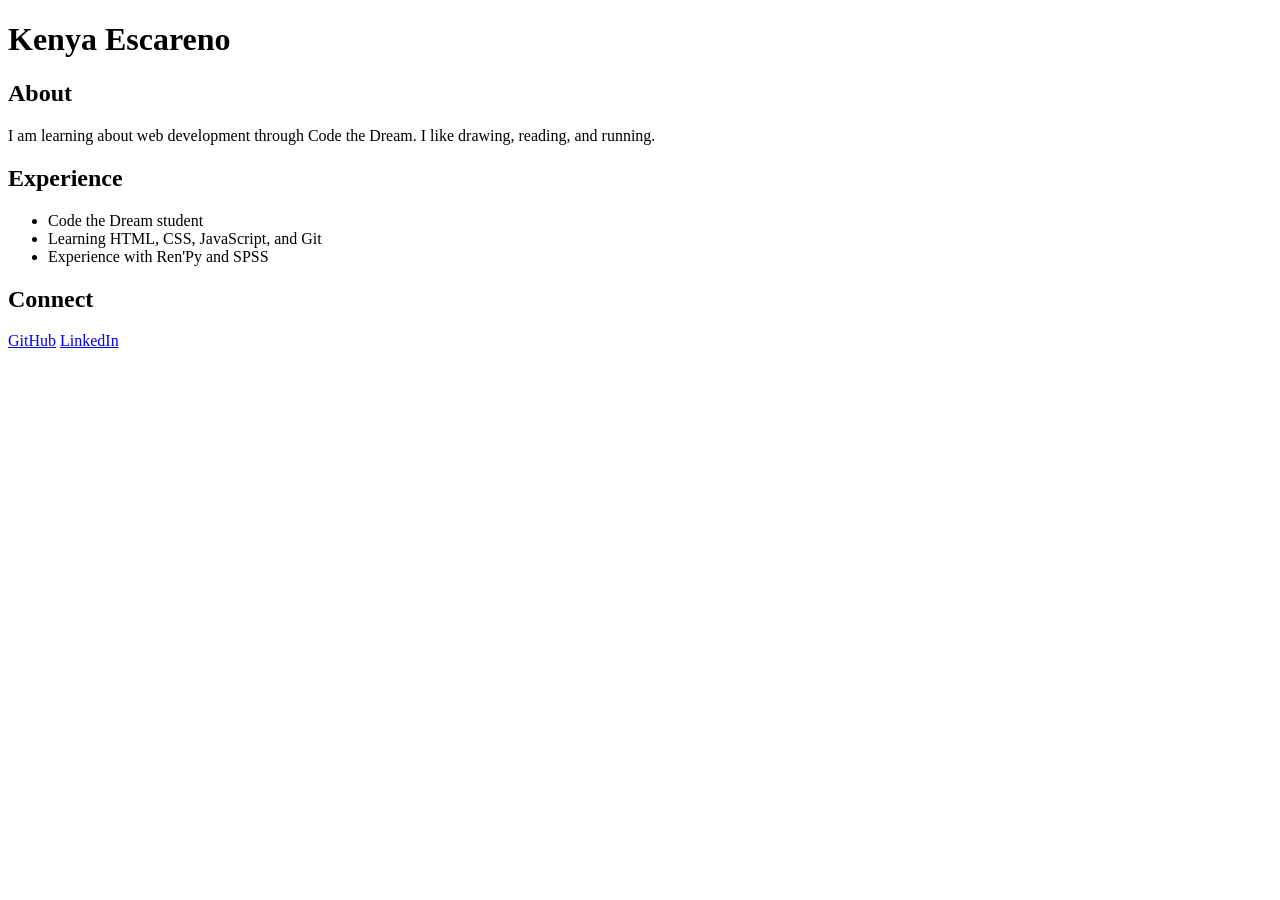
==== index.html @ b922c0ce "boilerplate and content added" ====
<!DOCTYPE html>
<html lang="en">

<head>
   <meta charset="UTF-8">
   <meta name="viewport" content="width=device-width, initial-scale=1.0">
   <meta name="keywords" content="portfolio, HTML, Code the Dream">
   <title>Kenya Escareno's Portfolio</title>
</head>

<body>

    <h1>Kenya Escareno</h1>

    <section id="About">
        <h2>About</h2>
        <p>
            I am learning about web development through Code the Dream. I like drawing, reading, and running.
        </p>
    </section>

    <section id="Experience">
        <h2>Experience</h2>
        <ul>
            <li>Code the Dream student</li>
            <li>Learning HTML, CSS, JavaScript, and Git</li>
            <li>Experience with Ren'Py and SPSS</li>
        </ul>
    </section>

    <section id="Connect">
        <h2>Connect</h2>
            <a href="https://github.com/kenyaescareno-hue">GitHub</a>
            <a href="https://www.linkedin.com/in/kenya-escareño-42360229a/">LinkedIn</a>

    </section>


</body>

</html>
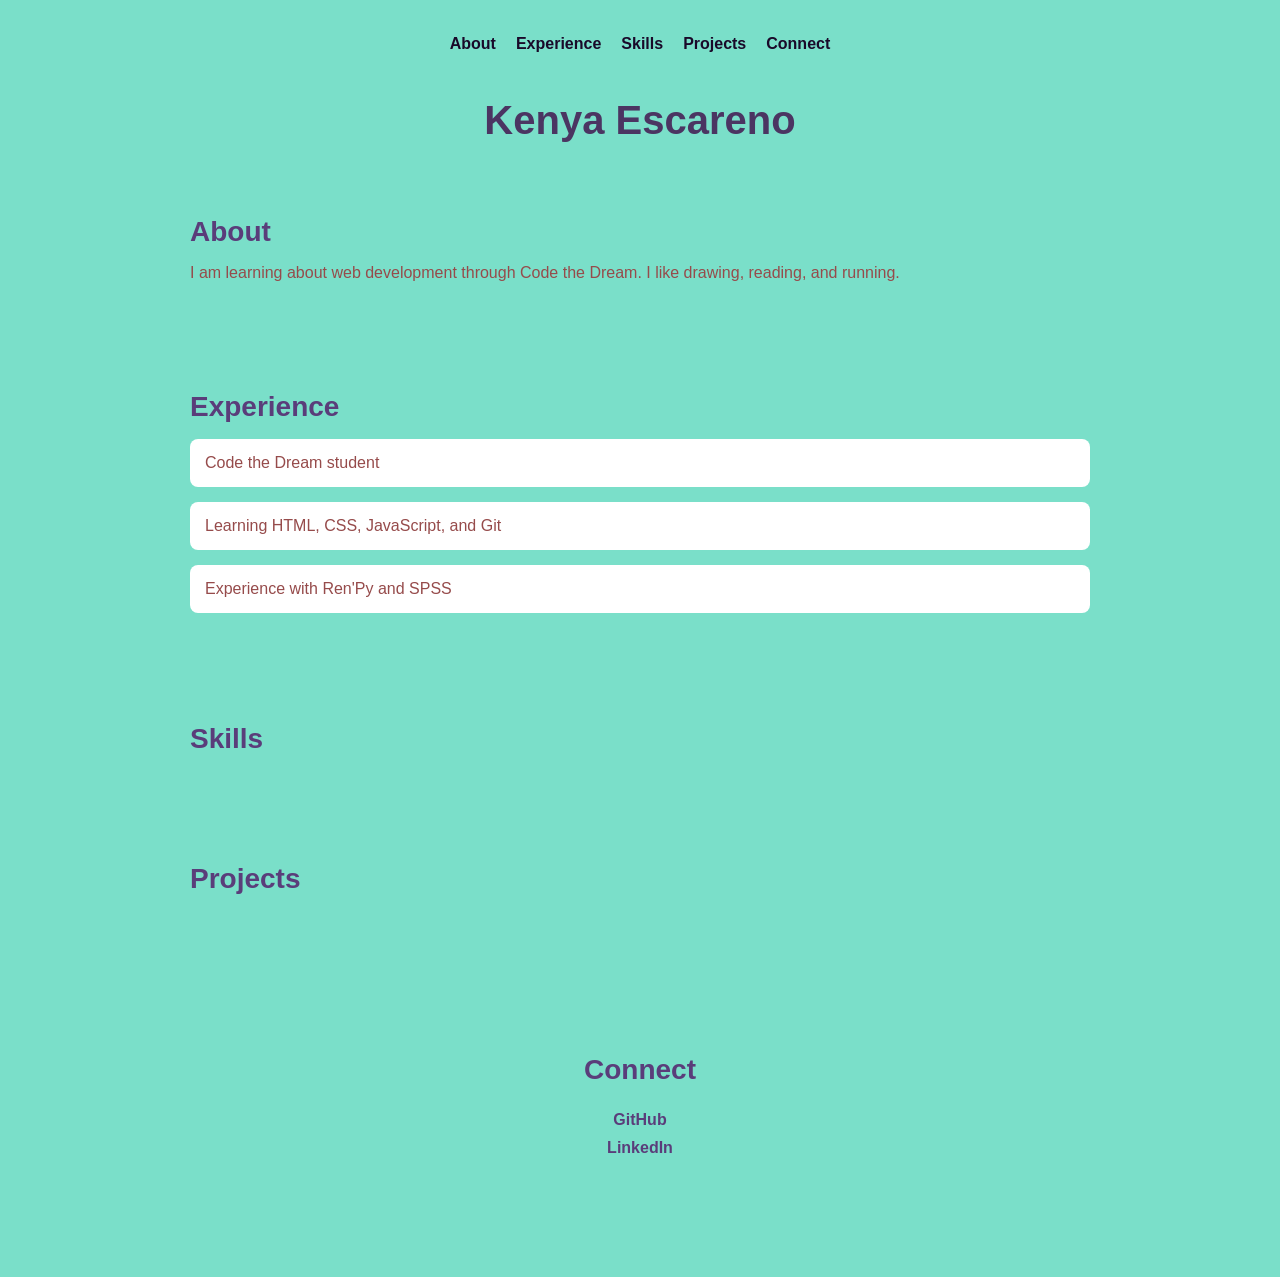
==== commit 2b45b66b: "add CSS styling and navigation" ====
--- a/index.html
+++ b/index.html
@@ -6,10 +6,18 @@
    <meta name="viewport" content="width=device-width, initial-scale=1.0">
    <meta name="keywords" content="portfolio, HTML, Code the Dream">
    <title>Kenya Escareno's Portfolio</title>
+   <link rel="stylesheet" href="css/index.css">
 </head>
 
 <body>
+    <nav>
+        <a href="#About">About</a>
+        <a href="#Experience">Experience</a>
+        <a href="#Skills">Skills</a>
+        <a href="#Projects">Projects</a>
+        <a href="#Connect">Connect</a>
 
+    </nav>
     <h1>Kenya Escareno</h1>
 
     <section id="About">
@@ -27,6 +35,18 @@
             <li>Experience with Ren'Py and SPSS</li>
         </ul>
     </section>
+    
+    <section id="Skills">
+        <h2>Skills</h2>
+    </section>
+
+    <section id="Projects">
+        <h2>Projects</h2>
+        <ul>
+        </ul>
+    </section>
+
+<section id="Connect">
 
     <section id="Connect">
         <h2>Connect</h2>
--- a/css/index.css
+++ b/css/index.css
@@ -0,0 +1,82 @@
+body {
+    background-color: #7adfc9;
+    color: #964b4b;
+    font-family: Arial, sans-serif;
+    margin: 0;
+    padding: 20px;
+}
+
+nav {
+    display: flex;
+    justify-content: center;
+    gap: 20px;
+    padding: 15px;
+    margin-bottom: 20px;
+}
+
+nav a {
+    color: #190929;
+    text-decoration: none;
+    font-weight: bold;
+}
+
+nav a:hover {
+    text-decoration: underline;
+}
+
+h1 {
+    text-align: center;
+    font-size: 40px;
+    color: #4b3562;
+    margin: 30px 0;
+}
+
+h2 {
+    font-size: 28px;
+    color: #5a3d7a;
+    font-weight: bold;
+    margin-bottom: 15px;
+}
+
+section {
+    max-width: 900px;
+    margin: 30px auto;
+    padding: 20px;
+}
+
+#Experience ul {
+    display: flex;
+    flex-direction: column;
+    gap: 15px;
+    padding: 0;
+}
+
+#Experience li {
+    background-color: white;
+    padding: 15px;
+    margin: 0;
+    list-style: none;
+    border-radius: 8px;
+}
+
+#Connect {
+    text-align: center;
+}
+
+#Connect a {
+    color: #5a3d7a;
+    font-weight: bold;
+    text-decoration: none;
+    margin: 0 10px;
+}
+
+#Connect a:hover {
+    text-decoration: underline;
+}
+
+#Connect {
+    display: flex;
+    flex-direction: column;
+    align-items: center;
+    gap: 10px;
+}
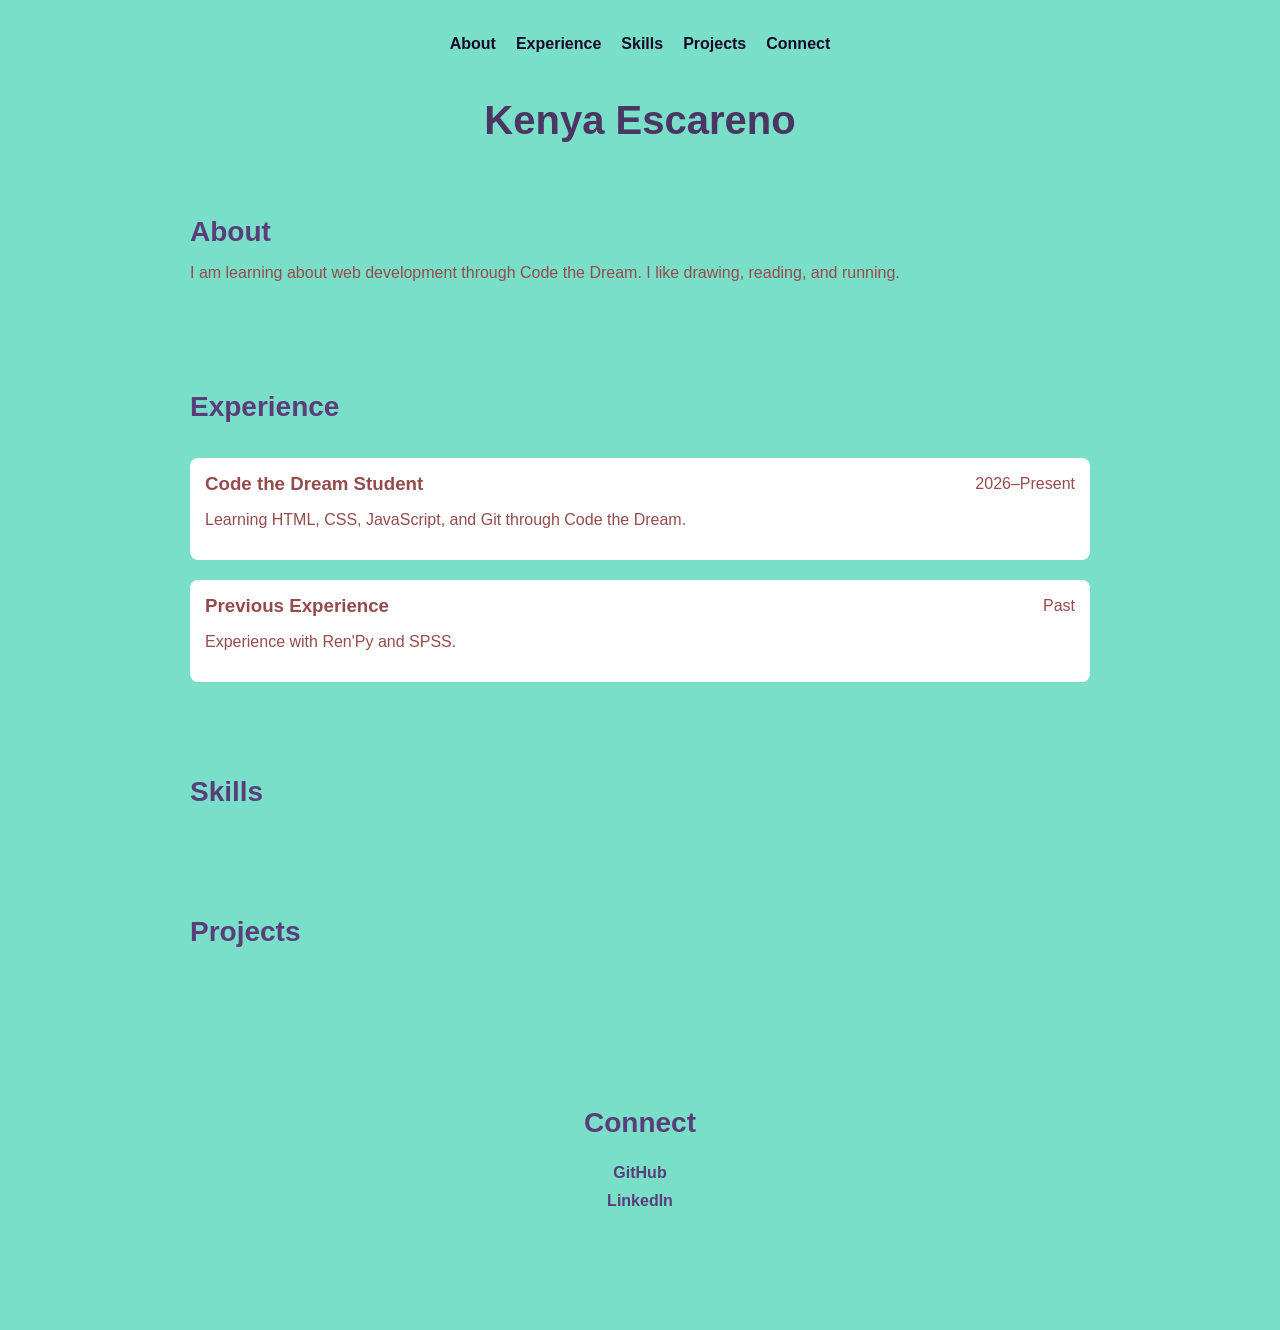
==== commit d2de7e4b: "fix experience layout and HTML structure" ====
--- a/index.html
+++ b/index.html
@@ -27,14 +27,27 @@
         </p>
     </section>
 
-    <section id="Experience">
-        <h2>Experience</h2>
-        <ul>
-            <li>Code the Dream student</li>
-            <li>Learning HTML, CSS, JavaScript, and Git</li>
-            <li>Experience with Ren'Py and SPSS</li>
-        </ul>
-    </section>
+</section>
+
+<section id="Experience">
+    <h2>Experience</h2>
+
+    <div class="experience-item">
+        <div class="experience-title">
+            <h3>Code the Dream Student</h3>
+            <p>2026–Present</p>
+        </div>
+        <p>Learning HTML, CSS, JavaScript, and Git through Code the Dream.</p>
+    </div>
+
+    <div class="experience-item">
+        <div class="experience-title">
+            <h3>Previous Experience</h3>
+            <p>Past</p>
+        </div>
+        <p>Experience with Ren'Py and SPSS.</p>
+    </div>
+</section>
     
     <section id="Skills">
         <h2>Skills</h2>
--- a/css/index.css
+++ b/css/index.css
@@ -44,19 +44,30 @@
     padding: 20px;
 }
 
-#Experience ul {
+#Experience {
     display: flex;
     flex-direction: column;
-    gap: 15px;
-    padding: 0;
+    gap: 20px;
 }
 
-#Experience li {
+.experience-item {
     background-color: white;
     padding: 15px;
+    border-radius: 8px;
+}
+
+.experience-title {
+    display: flex;
+    justify-content: space-between;
+    align-items: center;
+}
+
+.experience-title h3 {
     margin: 0;
-    list-style: none;
-    border-radius: 8px;
+}
+
+.experience-title p {
+    margin: 0;
 }
 
 #Connect {
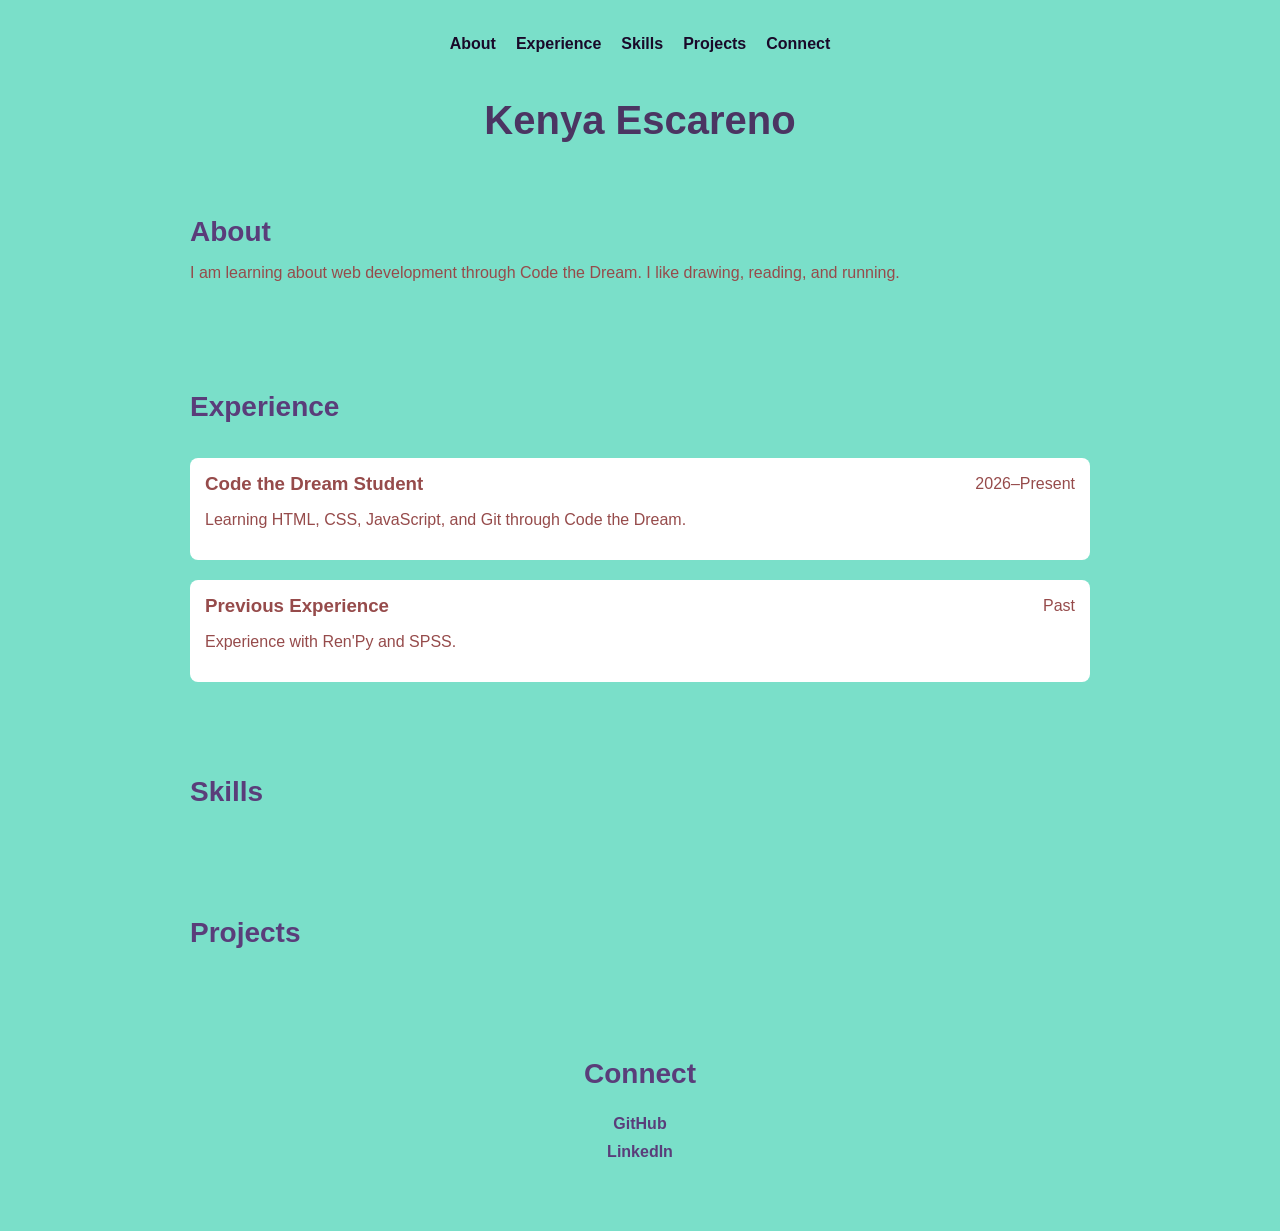
==== commit 972cb237: "Update index.html" ====
--- a/index.html
+++ b/index.html
@@ -27,8 +27,6 @@
         </p>
     </section>
 
-</section>
-
 <section id="Experience">
     <h2>Experience</h2>
 
@@ -51,6 +49,7 @@
     
     <section id="Skills">
         <h2>Skills</h2>
+        <ul></ul>
     </section>
 
     <section id="Projects">
@@ -61,14 +60,14 @@
 
 <section id="Connect">
 
-    <section id="Connect">
         <h2>Connect</h2>
             <a href="https://github.com/kenyaescareno-hue">GitHub</a>
             <a href="https://www.linkedin.com/in/kenya-escareño-42360229a/">LinkedIn</a>
-
-    </section>
+</section>
 
 
+<footer></footer>
+<script src="js/index.js"></script>
 </body>
 
 </html>
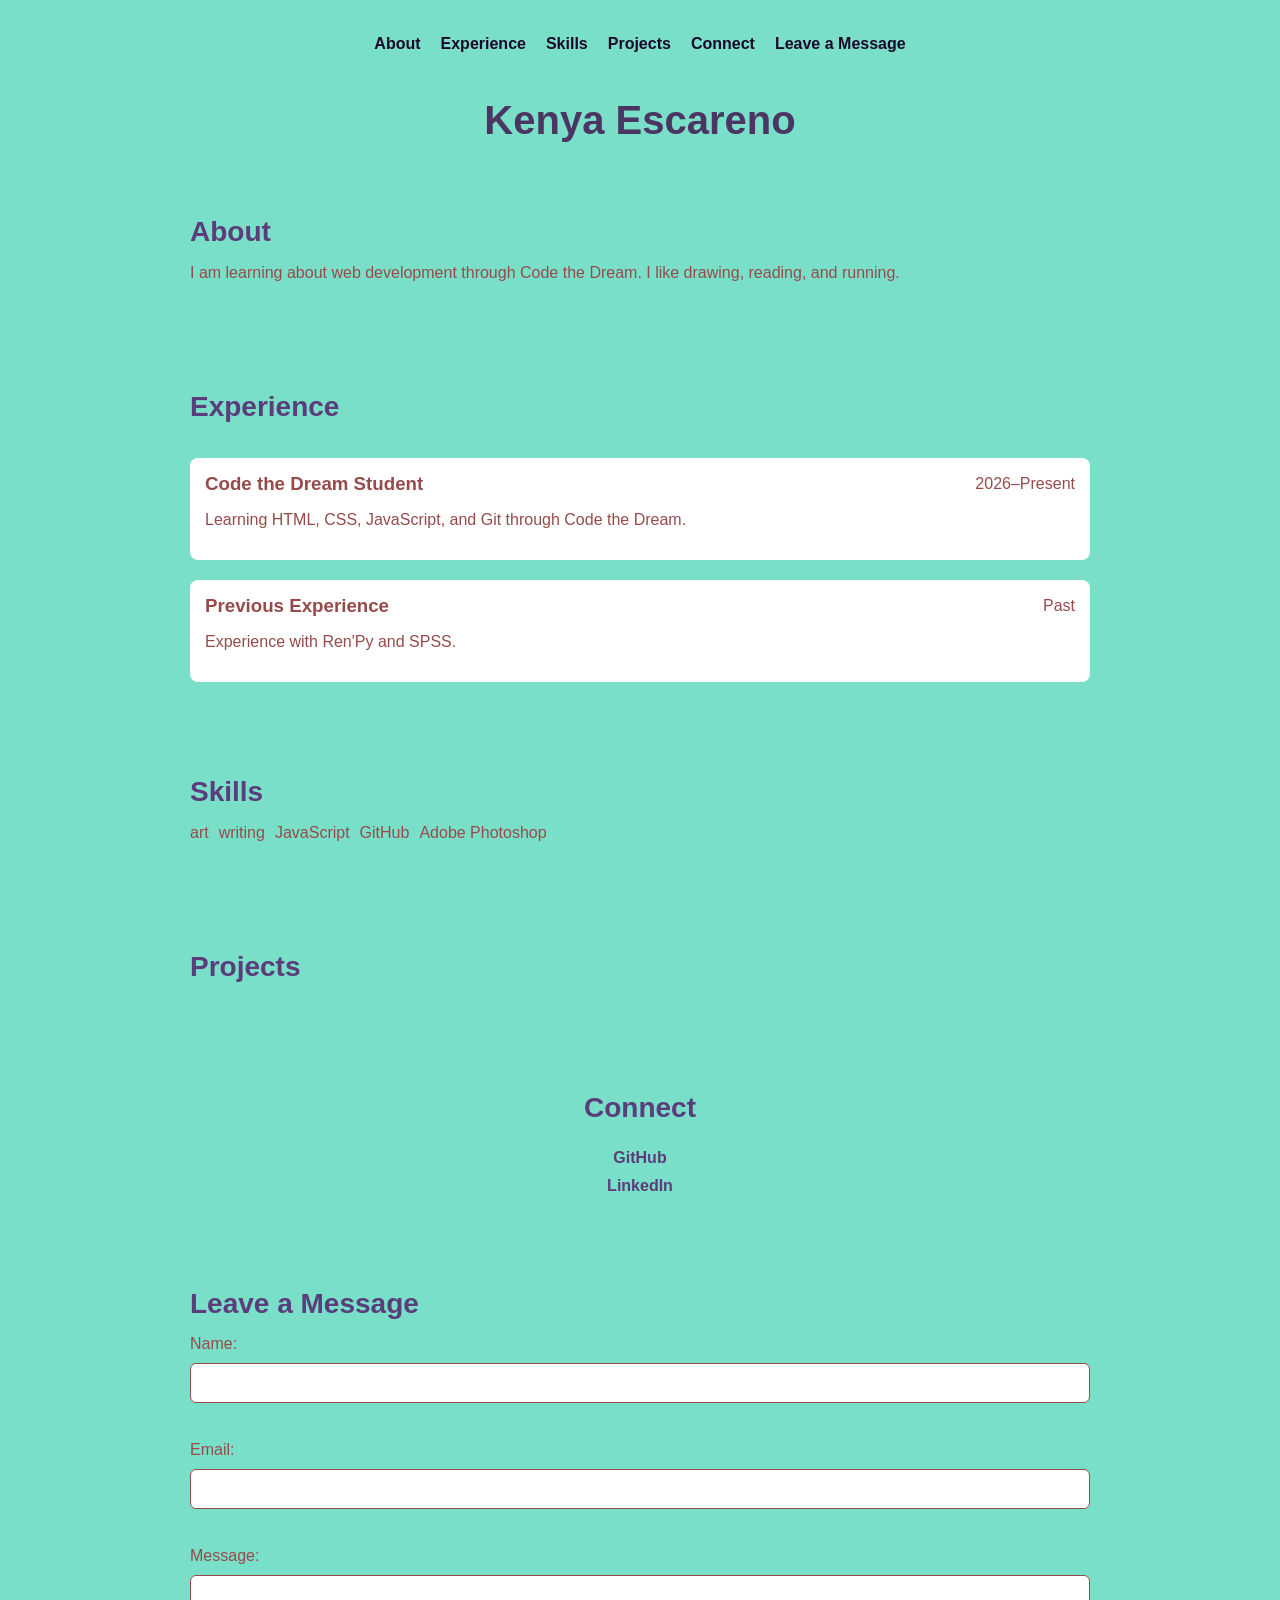
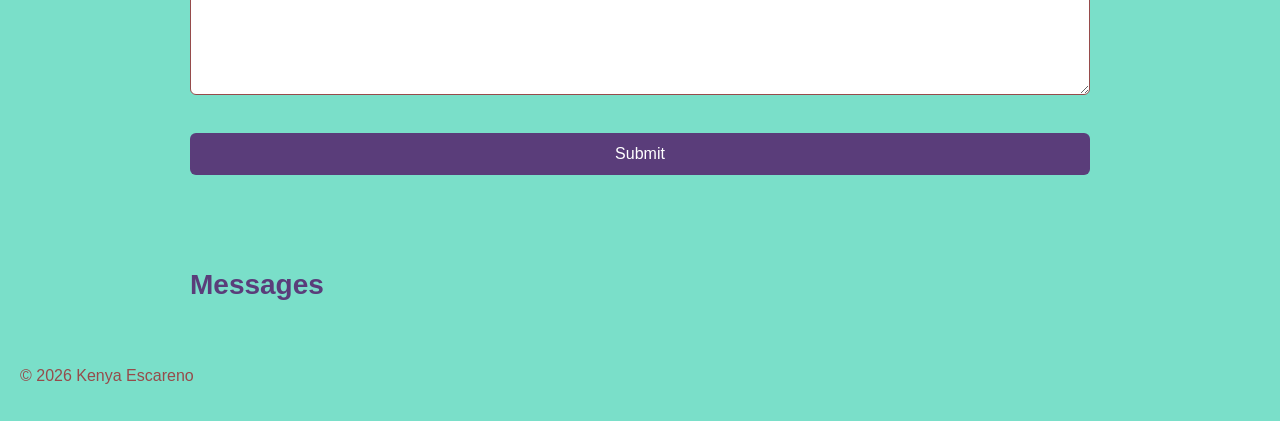
==== commit 62581098: "form and functionality added" ====
--- a/index.html
+++ b/index.html
@@ -16,6 +16,7 @@
         <a href="#Skills">Skills</a>
         <a href="#Projects">Projects</a>
         <a href="#Connect">Connect</a>
+        <a href="#leave-message">Leave a Message</a>
 
     </nav>
     <h1>Kenya Escareno</h1>
@@ -65,9 +66,36 @@
             <a href="https://www.linkedin.com/in/kenya-escareño-42360229a/">LinkedIn</a>
 </section>
 
+<section id="leave-message">
+    <h2>Leave a Message</h2>
+
+    <form name="leave_message">
+        <label for="usersName">Name:</label>
+        <input type="text" name="usersName" id="usersName" required>
+
+        <br>
+
+        <label for="usersEmail">Email:</label>
+        <input type="email" name="usersEmail" id="usersEmail" required>
+
+        <br>
+
+        <label for="usersMessage">Message:</label>
+        <textarea name="usersMessage" id="usersMessage" required></textarea>
+
+        <br>
+
+        <button type="submit">Submit</button>
+    </form>
+</section>
+
+<section id="messages">
+    <h2>Messages</h2>
+    <ul></ul>
+</section>
 
 <footer></footer>
 <script src="js/index.js"></script>
 </body>
 
-</html>
+</html>
--- a/css/index.css
+++ b/css/index.css
@@ -90,4 +90,69 @@
     flex-direction: column;
     align-items: center;
     gap: 10px;
+}
+
+#Skills ul {
+    display: flex;
+    flex-wrap: wrap;
+    gap: 10px;
+    list-style: none;
+    padding: 0;
+}
+
+#leave-message form {
+    display: flex;
+    flex-direction: column;
+    gap: 10px;
+}
+
+#leave-message input,
+#leave-message textarea {
+    padding: 10px;
+    font-size: 16px;
+    border: 1px solid #964b4b;
+    border-radius: 6px;
+    box-sizing: border-box;
+    width: 100%;
+}
+
+#leave-message textarea {
+    min-height: 120px;
+    resize: vertical;
+}
+
+#leave-message button {
+    padding: 12px 20px;
+    font-size: 16px;
+    cursor: pointer;
+    border: none;
+    border-radius: 6px;
+    background-color: #5a3d7a;
+    color: white;
+}
+
+#leave-message button:hover {
+    text-decoration: underline;
+}
+
+#messages li {
+    margin-bottom: 10px;
+}
+
+#messages button {
+    margin-left: 10px;
+    padding: 6px 10px;
+    cursor: pointer;
+}
+
+@media (max-width: 600px) {
+    #leave-message input,
+    #leave-message textarea,
+    #leave-message button {
+        font-size: 18px;
+    }
+
+    #leave-message button {
+        padding: 14px 20px;
+    }
 }
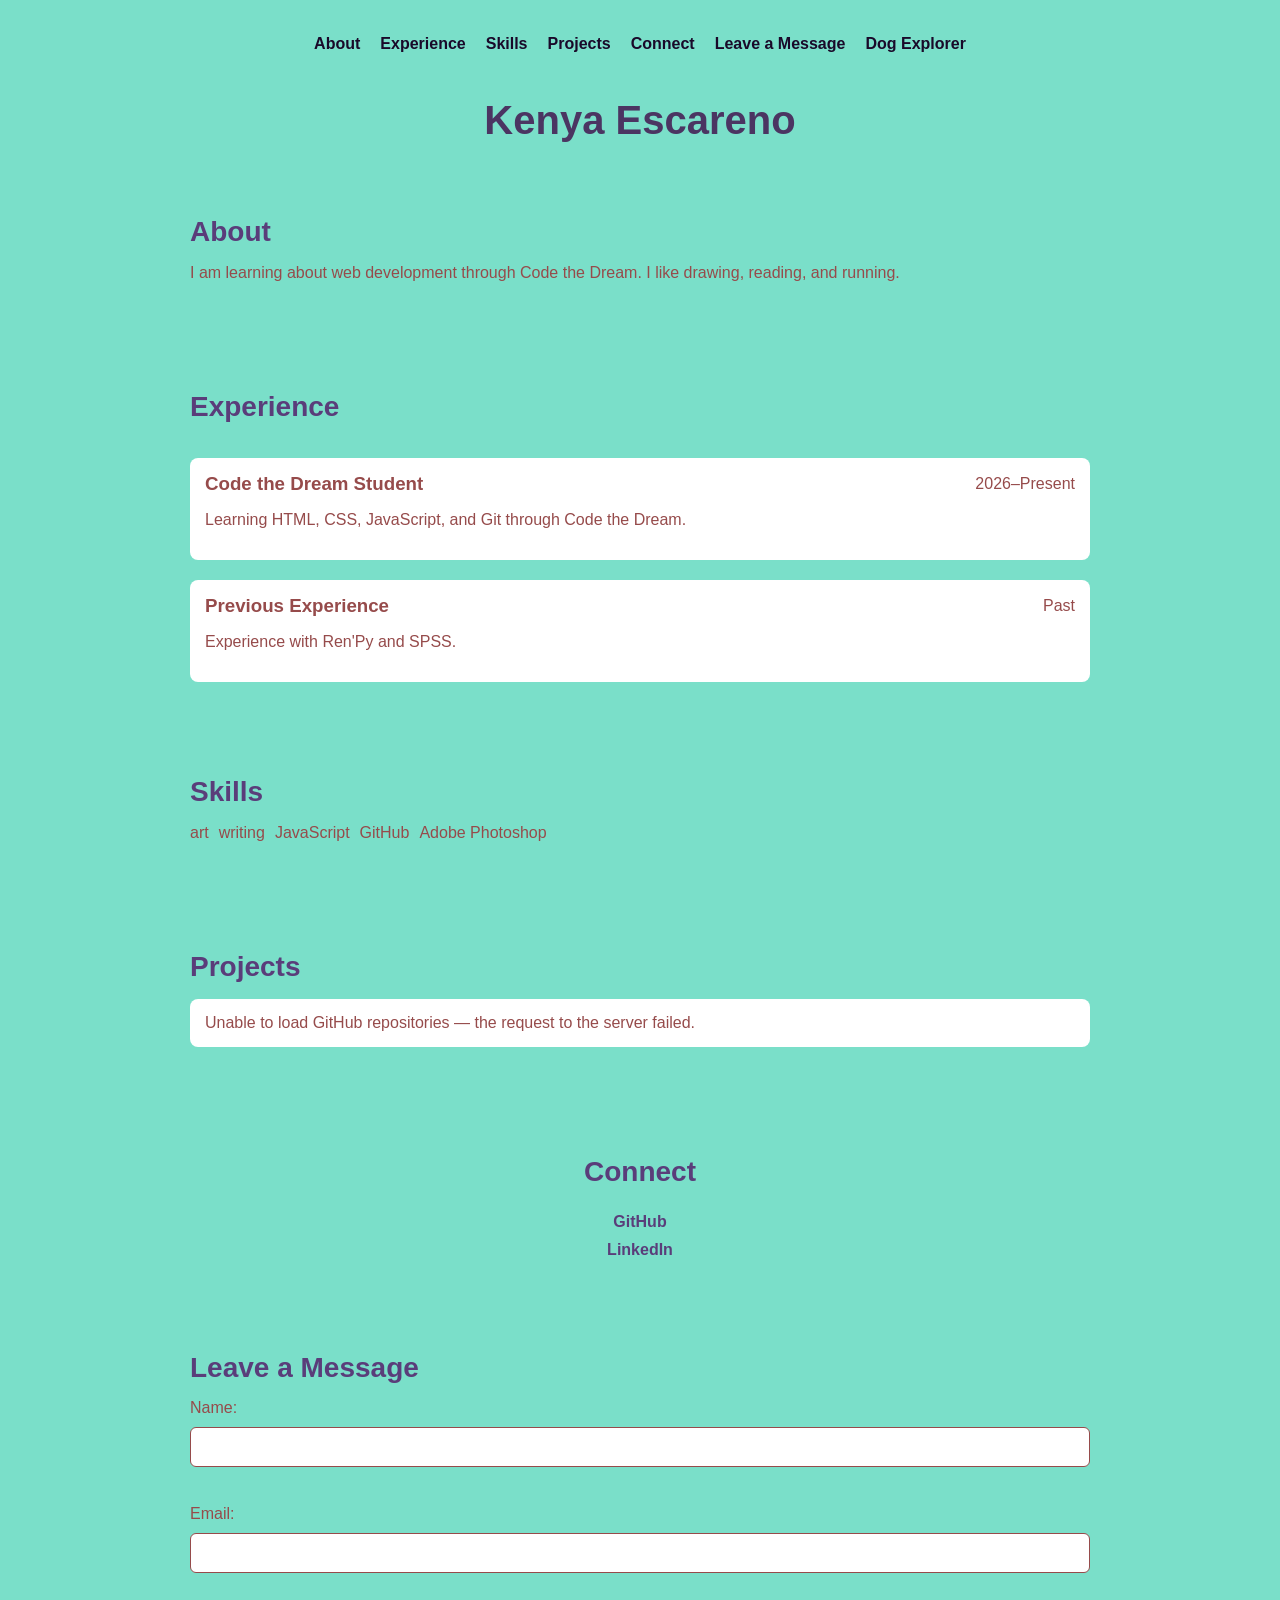
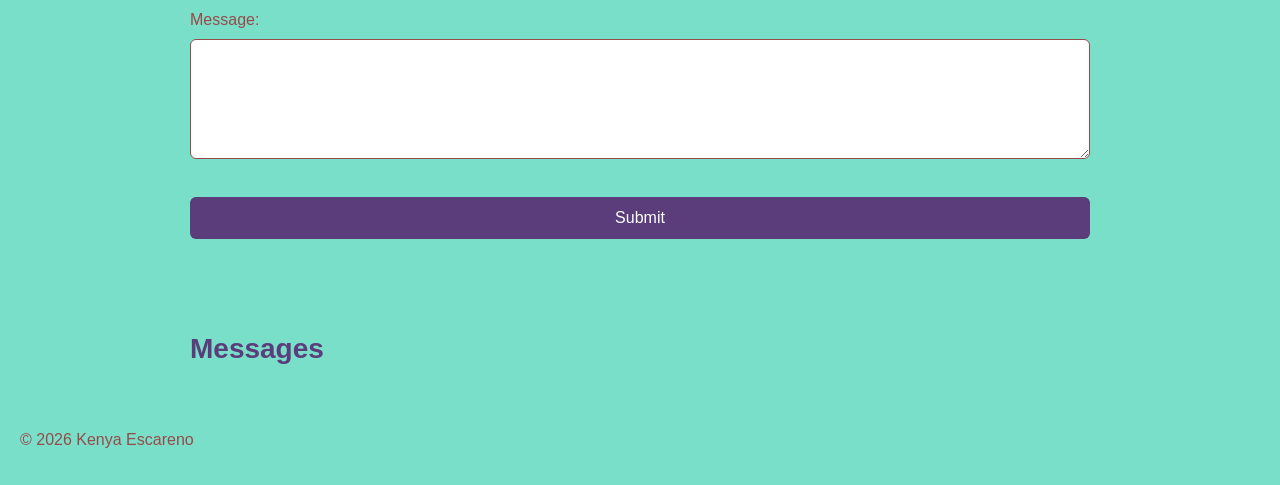
==== commit 6df8c642: "added open api page" ====
--- a/index.html
+++ b/index.html
@@ -17,6 +17,7 @@
         <a href="#Projects">Projects</a>
         <a href="#Connect">Connect</a>
         <a href="#leave-message">Leave a Message</a>
+        <a href="openapi.html">Dog Explorer</a>
 
     </nav>
     <h1>Kenya Escareno</h1>
--- a/css/index.css
+++ b/css/index.css
@@ -145,6 +145,23 @@
     cursor: pointer;
 }
 
+/* Lesson 9 - Projects */
+
+#Projects ul {
+    display: flex;
+    flex-wrap: wrap;
+    gap: 15px;
+    list-style: none;
+    padding: 0;
+}
+
+#Projects li {
+    background-color: white;
+    padding: 15px;
+    border-radius: 8px;
+    flex: 1 1 200px;
+}
+
 @media (max-width: 600px) {
     #leave-message input,
     #leave-message textarea,
